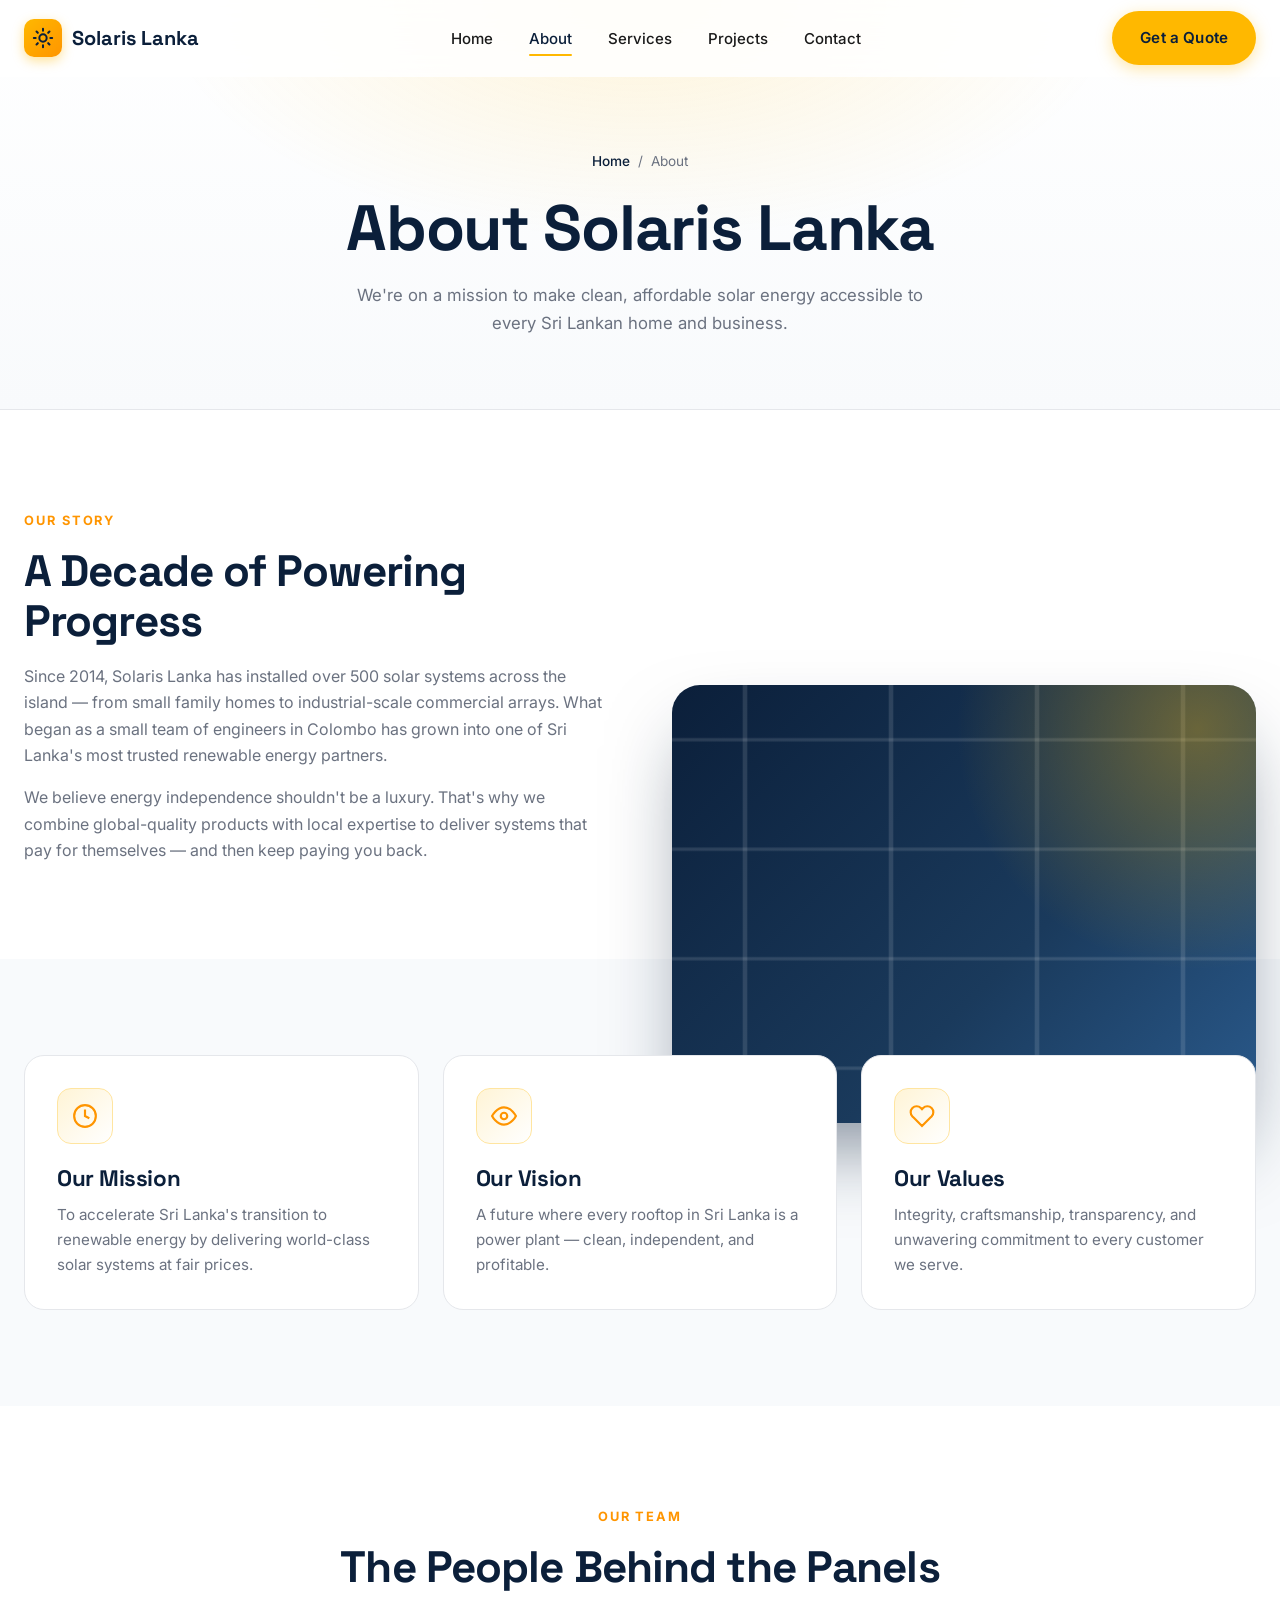
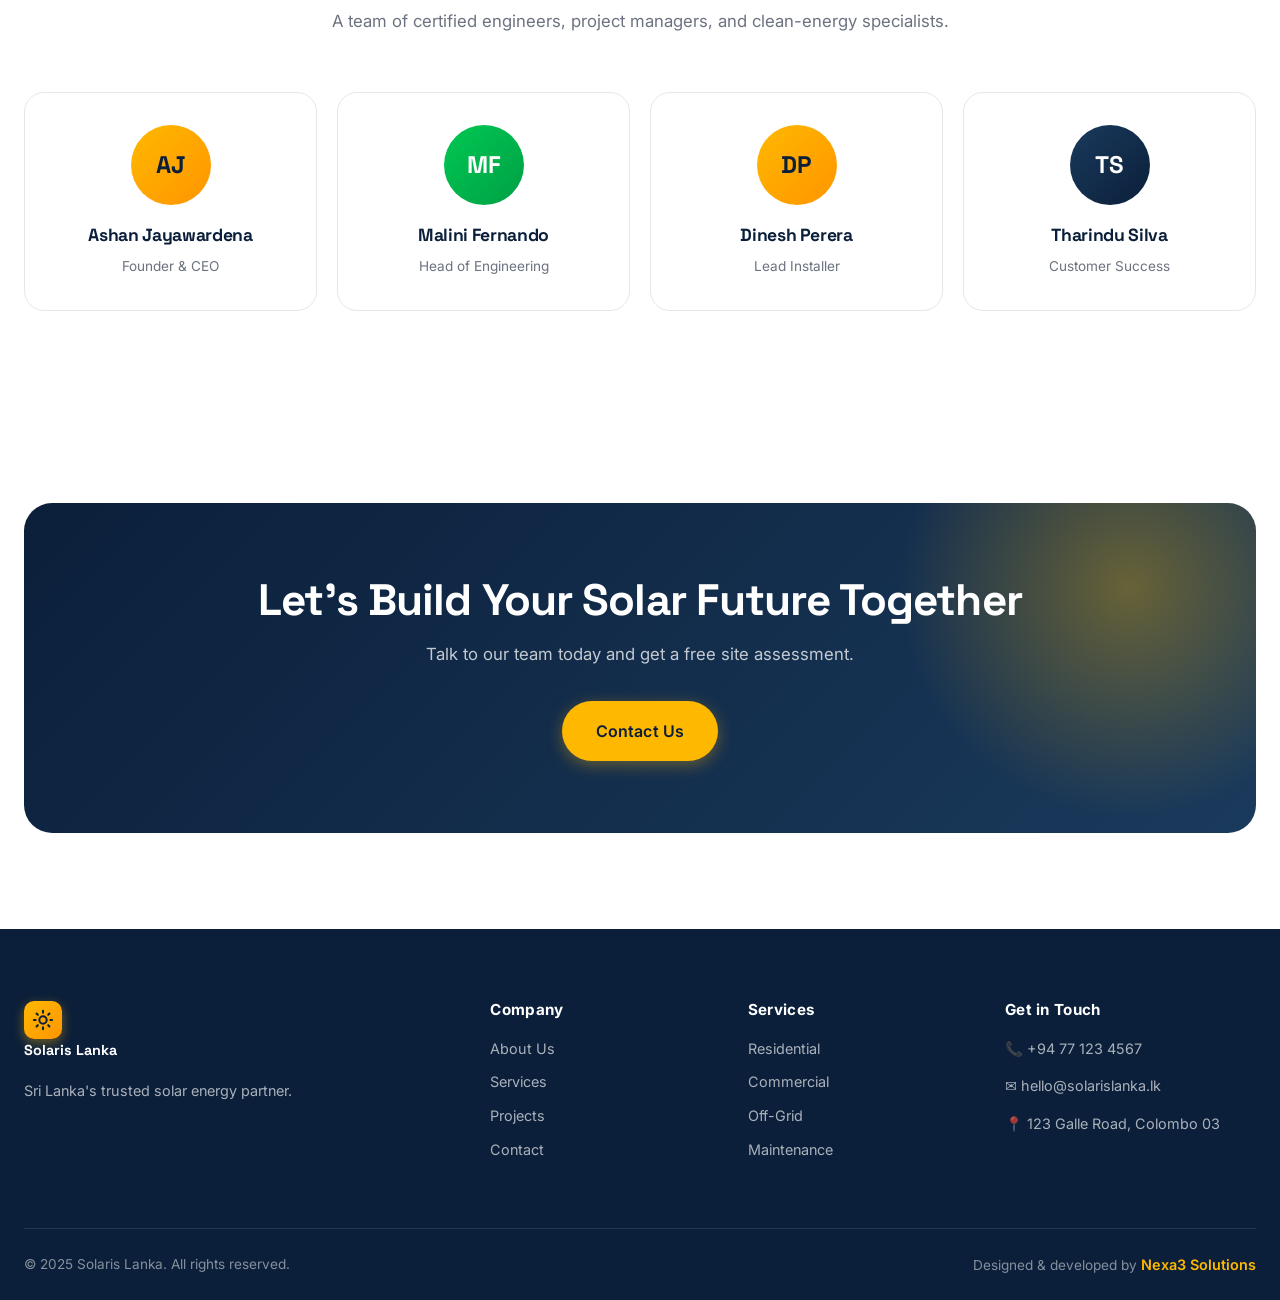
==== about.html @ 25c6c263 "Solar company website - Nexa3 Solutions" ====
<!DOCTYPE html>
<html lang="en">
<head>
  <meta charset="UTF-8" /><meta name="viewport" content="width=device-width, initial-scale=1.0" />
  <title>About — Solaris Lanka</title>
  <link rel="preconnect" href="https://fonts.googleapis.com">
  <link href="https://fonts.googleapis.com/css2?family=Inter:wght@400;500;600;700&family=Space+Grotesk:wght@500;600;700&display=swap" rel="stylesheet">
  <link rel="stylesheet" href="assets/style.css" />
</head>
<body>

<header class="header">
  <div class="container nav">
    <a href="index.html" class="logo"><span class="logo-mark"><svg viewBox="0 0 24 24" fill="none" stroke="currentColor" stroke-width="2.2" stroke-linecap="round"><circle cx="12" cy="12" r="4"/><path d="M12 2v2M12 20v2M4.93 4.93l1.41 1.41M17.66 17.66l1.41 1.41M2 12h2M20 12h2M4.93 19.07l1.41-1.41M17.66 6.34l1.41-1.41"/></svg></span>Solaris Lanka</a>
    <ul class="nav-links">
      <li><a href="index.html">Home</a></li>
      <li><a href="about.html" class="active">About</a></li>
      <li><a href="services.html">Services</a></li>
      <li><a href="projects.html">Projects</a></li>
      <li><a href="contact.html">Contact</a></li>
    </ul>
    <div class="nav-cta"><a href="contact.html" class="btn btn-primary">Get a Quote</a><button class="menu-toggle" aria-label="Menu"><span></span></button></div>
  </div>
</header>

<section class="page-hero">
  <div class="container">
    <div class="breadcrumb"><a href="index.html">Home</a> / <span>About</span></div>
    <h1>About Solaris Lanka</h1>
    <p>We're on a mission to make clean, affordable solar energy accessible to every Sri Lankan home and business.</p>
  </div>
</section>

<section class="section">
  <div class="container feature-split">
    <div class="reveal">
      <div class="eyebrow">Our Story</div>
      <h2>A Decade of Powering Progress</h2>
      <p style="margin:16px 0;">Since 2014, Solaris Lanka has installed over 500 solar systems across the island — from small family homes to industrial-scale commercial arrays. What began as a small team of engineers in Colombo has grown into one of Sri Lanka's most trusted renewable energy partners.</p>
      <p>We believe energy independence shouldn't be a luxury. That's why we combine global-quality products with local expertise to deliver systems that pay for themselves — and then keep paying you back.</p>
    </div>
    <div class="reveal"><div class="solar-panel" style="aspect-ratio:4/3;"></div></div>
  </div>
</section>

<section class="section section-alt">
  <div class="container">
    <div class="grid-3">
      <div class="card reveal">
        <div class="card-icon"><svg viewBox="0 0 24 24" fill="none" stroke="currentColor" stroke-width="2"><circle cx="12" cy="12" r="10"/><path d="M12 6v6l4 2"/></svg></div>
        <h3>Our Mission</h3>
        <p>To accelerate Sri Lanka's transition to renewable energy by delivering world-class solar systems at fair prices.</p>
      </div>
      <div class="card reveal">
        <div class="card-icon"><svg viewBox="0 0 24 24" fill="none" stroke="currentColor" stroke-width="2"><path d="M1 12s4-8 11-8 11 8 11 8-4 8-11 8-11-8-11-8z"/><circle cx="12" cy="12" r="3"/></svg></div>
        <h3>Our Vision</h3>
        <p>A future where every rooftop in Sri Lanka is a power plant — clean, independent, and profitable.</p>
      </div>
      <div class="card reveal">
        <div class="card-icon"><svg viewBox="0 0 24 24" fill="none" stroke="currentColor" stroke-width="2"><path d="M20.84 4.61a5.5 5.5 0 00-7.78 0L12 5.67l-1.06-1.06a5.5 5.5 0 00-7.78 7.78l1.06 1.06L12 21.23l7.78-7.78 1.06-1.06a5.5 5.5 0 000-7.78z"/></svg></div>
        <h3>Our Values</h3>
        <p>Integrity, craftsmanship, transparency, and unwavering commitment to every customer we serve.</p>
      </div>
    </div>
  </div>
</section>

<section class="section">
  <div class="container">
    <div class="section-head reveal"><div class="eyebrow">Our Team</div><h2>The People Behind the Panels</h2><p>A team of certified engineers, project managers, and clean-energy specialists.</p></div>
    <div class="grid-4">
      <div class="card reveal" style="text-align:center;">
        <div class="avatar" style="width:80px;height:80px;font-size:1.5rem;margin:0 auto 20px;">AJ</div>
        <h3 style="font-size:1.1rem;">Ashan Jayawardena</h3>
        <p style="font-size:.85rem;margin-top:4px;">Founder & CEO</p>
      </div>
      <div class="card reveal" style="text-align:center;">
        <div class="avatar" style="width:80px;height:80px;font-size:1.5rem;margin:0 auto 20px;background:linear-gradient(135deg,#00C853,#00A044);color:#fff;">MF</div>
        <h3 style="font-size:1.1rem;">Malini Fernando</h3>
        <p style="font-size:.85rem;margin-top:4px;">Head of Engineering</p>
      </div>
      <div class="card reveal" style="text-align:center;">
        <div class="avatar" style="width:80px;height:80px;font-size:1.5rem;margin:0 auto 20px;">DP</div>
        <h3 style="font-size:1.1rem;">Dinesh Perera</h3>
        <p style="font-size:.85rem;margin-top:4px;">Lead Installer</p>
      </div>
      <div class="card reveal" style="text-align:center;">
        <div class="avatar" style="width:80px;height:80px;font-size:1.5rem;margin:0 auto 20px;background:linear-gradient(135deg,#1A3A5C,#0B1F3A);color:#fff;">TS</div>
        <h3 style="font-size:1.1rem;">Tharindu Silva</h3>
        <p style="font-size:.85rem;margin-top:4px;">Customer Success</p>
      </div>
    </div>
  </div>
</section>

<section class="section">
  <div class="container"><div class="cta-banner reveal">
    <h2>Let's Build Your Solar Future Together</h2>
    <p>Talk to our team today and get a free site assessment.</p>
    <div class="hero-actions"><a href="contact.html" class="btn btn-primary btn-lg">Contact Us</a></div>
  </div></div>
</section>

<footer class="footer">
  <div class="container">
    <div class="footer-grid">
      <div><a href="index.html" class="logo"><span class="logo-mark"><svg viewBox="0 0 24 24" fill="none" stroke="currentColor" stroke-width="2.2" stroke-linecap="round"><circle cx="12" cy="12" r="4"/><path d="M12 2v2M12 20v2M4.93 4.93l1.41 1.41M17.66 17.66l1.41 1.41M2 12h2M20 12h2M4.93 19.07l1.41-1.41M17.66 6.34l1.41-1.41"/></svg></span>Solaris Lanka</a><p class="footer-about">Sri Lanka's trusted solar energy partner.</p></div>
      <div><h4>Company</h4><a href="about.html">About Us</a><a href="services.html">Services</a><a href="projects.html">Projects</a><a href="contact.html">Contact</a></div>
      <div><h4>Services</h4><a href="services.html">Residential</a><a href="services.html">Commercial</a><a href="services.html">Off-Grid</a><a href="services.html">Maintenance</a></div>
      <div><h4>Get in Touch</h4><ul class="footer-contact"><li>📞 +94 77 123 4567</li><li>✉️ hello@solarislanka.lk</li><li>📍 123 Galle Road, Colombo 03</li></ul></div>
    </div>
    <div class="footer-bottom"><div>© 2025 Solaris Lanka. All rights reserved.</div><div>Designed & developed by <a href="#">Nexa3 Solutions</a></div></div>
  </div>
</footer>
<script src="assets/script.js"></script>
</body>
</html>
---- assets/style.css ----
/* ========== RESET & TOKENS ========== */
*, *::before, *::after { box-sizing: border-box; margin: 0; padding: 0; }

:root{
  --primary:#0B1F3A; --primary-light:#1A3A5C; --primary-soft:#E6ECF5;
  --accent:#FFB800; --accent-hover:#FF9500; --accent-soft:#FFF4D6;
  --secondary:#00C853;
  --text:#1A1A1A; --text-muted:#6B7280;
  --bg:#FFFFFF; --bg-alt:#F8FAFC; --border:#E5E7EB;
  --shadow-sm:0 1px 2px rgba(0,0,0,.05);
  --shadow-md:0 4px 12px -2px rgba(11,31,58,.08);
  --shadow-lg:0 20px 40px -8px rgba(11,31,58,.15);
  --r-sm:8px; --r:14px; --r-lg:20px; --r-xl:28px;
  --max:1280px;
  --font-d:'Space Grotesk',system-ui,sans-serif;
  --font-b:'Inter',system-ui,sans-serif;
}

html{scroll-behavior:smooth;}
body{
  font-family:var(--font-b); color:var(--text); background:var(--bg);
  line-height:1.65; font-size:16px; -webkit-font-smoothing:antialiased;
  overflow-x:hidden;
}
img{max-width:100%; display:block;}
a{color:inherit; text-decoration:none;}
button{font-family:inherit; cursor:pointer; border:none; background:none;}

h1,h2,h3,h4{font-family:var(--font-d); line-height:1.15; font-weight:700; letter-spacing:-.02em; color:var(--primary);}
h1{font-size:clamp(2.25rem,5vw,4rem);}
h2{font-size:clamp(1.75rem,3.5vw,2.75rem);}
h3{font-size:clamp(1.15rem,2vw,1.4rem);}
p{color:var(--text-muted);}

.container{width:100%; max-width:var(--max); margin:0 auto; padding:0 24px;}
.section{padding:96px 0;}
.section-sm{padding:64px 0;}
.section-alt{background:var(--bg-alt);}

/* ========== BUTTONS ========== */
.btn{
  display:inline-flex; align-items:center; gap:8px;
  padding:14px 28px; border-radius:100px;
  font-weight:600; font-size:.95rem; letter-spacing:.01em;
  transition:all .25s ease; white-space:nowrap;
  font-family:var(--font-b);
}
.btn-primary{background:var(--accent); color:var(--primary); box-shadow:0 4px 16px rgba(255,184,0,.35);}
.btn-primary:hover{background:var(--accent-hover); transform:translateY(-2px); box-shadow:0 8px 24px rgba(255,149,0,.4);}
.btn-dark{background:var(--primary); color:#fff;}
.btn-dark:hover{background:var(--primary-light); transform:translateY(-2px);}
.btn-outline{background:transparent; color:var(--primary); border:1.5px solid var(--border);}
.btn-outline:hover{border-color:var(--primary); background:var(--primary-soft);}
.btn-ghost{color:#fff; border:1.5px solid rgba(255,255,255,.25);}
.btn-ghost:hover{background:rgba(255,255,255,.1); border-color:#fff;}
.btn-lg{padding:17px 34px; font-size:1rem;}
.btn-block{width:100%; justify-content:center;}

:focus-visible{outline:3px solid var(--accent); outline-offset:3px; border-radius:4px;}

/* ========== HEADER ========== */
.header{
  position:fixed; top:0; left:0; right:0; z-index:100;
  background:rgba(255,255,255,.85); backdrop-filter:blur(16px);
  border-bottom:1px solid transparent; transition:all .3s ease;
}
.header.scrolled{background:rgba(255,255,255,.95); border-bottom-color:var(--border); box-shadow:var(--shadow-sm);}
.nav{display:flex; align-items:center; justify-content:space-between; height:76px;}
.logo{display:flex; align-items:center; gap:10px; font-family:var(--font-d); font-weight:700; font-size:1.25rem; color:var(--primary);}
.logo-mark{
  width:38px; height:38px; border-radius:10px; display:grid; place-items:center;
  background:linear-gradient(135deg,var(--accent),var(--accent-hover));
  box-shadow:0 4px 12px rgba(255,184,0,.4);
}
.logo-mark svg{width:22px; height:22px; color:var(--primary);}
.nav-links{display:flex; align-items:center; gap:36px; list-style:none;}
.nav-links a{font-size:.94rem; font-weight:500; color:var(--text); transition:color .2s; position:relative; padding:6px 0;}
.nav-links a:hover, .nav-links a.active{color:var(--primary);}
.nav-links a.active::after{content:''; position:absolute; left:0; right:0; bottom:-2px; height:2px; background:var(--accent); border-radius:2px;}
.nav-cta{display:flex; align-items:center; gap:12px;}
.menu-toggle{display:none; width:44px; height:44px; border-radius:10px; background:var(--bg-alt); place-items:center;}
.menu-toggle span{display:block; width:20px; height:2px; background:var(--primary); position:relative; transition:.3s;}
.menu-toggle span::before, .menu-toggle span::after{content:''; position:absolute; left:0; width:20px; height:2px; background:var(--primary); transition:.3s;}
.menu-toggle span::before{top:-6px;} .menu-toggle span::after{top:6px;}
.menu-toggle.open span{background:transparent;}
.menu-toggle.open span::before{top:0; transform:rotate(45deg);}
.menu-toggle.open span::after{top:0; transform:rotate(-45deg);}

@media (max-width:1024px){
  .nav-links{
    position:fixed; top:76px; left:0; right:0;
    flex-direction:column; align-items:stretch; gap:0;
    background:#fff; padding:16px 24px 24px; border-bottom:1px solid var(--border);
    box-shadow:var(--shadow-md); transform:translateY(-150%); transition:transform .35s ease;
  }
  .nav-links.open{transform:translateY(0);}
  .nav-links a{padding:14px 0; border-bottom:1px solid var(--border); font-size:1rem;}
  .nav-links a.active::after{display:none;}
  .menu-toggle{display:grid;}
  .nav-cta .btn-dark{display:none;}
}

/* ========== HERO ========== */
.hero{
  position:relative; padding:160px 0 96px; overflow:hidden;
  background:radial-gradient(1200px 600px at 80% -10%, rgba(255,184,0,.18), transparent 60%),
             radial-gradient(900px 500px at 0% 100%, rgba(0,200,83,.06), transparent 60%),
             linear-gradient(180deg, #FFFFFF 0%, #F8FAFC 100%);
}
.hero-grid{display:grid; grid-template-columns:1.1fr .9fr; gap:64px; align-items:center;}
.hero-badge{
  display:inline-flex; align-items:center; gap:8px; padding:8px 16px;
  background:#fff; border:1px solid var(--border); border-radius:100px;
  font-size:.82rem; font-weight:600; color:var(--primary); box-shadow:var(--shadow-sm);
  margin-bottom:24px;
}
.hero-badge .dot{width:8px; height:8px; border-radius:50%; background:var(--secondary); box-shadow:0 0 0 4px rgba(0,200,83,.2);}
.hero h1{margin-bottom:22px;}
.hero h1 .highlight{
  background:linear-gradient(120deg,var(--accent) 0%,var(--accent-hover) 100%);
  -webkit-background-clip:text; background-clip:text; color:transparent;
}
.hero p.lead{font-size:1.15rem; max-width:540px; margin-bottom:36px;}
.hero-actions{display:flex; gap:14px; flex-wrap:wrap;}
.hero-visual{position:relative; aspect-ratio:1/1; max-width:520px; justify-self:end; width:100%;}
.solar-panel{
  position:absolute; inset:0; border-radius:var(--r-xl); overflow:hidden;
  background:linear-gradient(135deg,#0B1F3A 0%,#1A3A5C 60%,#2A5A8C 100%);
  box-shadow:0 40px 80px -20px rgba(11,31,58,.5);
}
.solar-panel::before{
  content:''; position:absolute; inset:0;
  background:
    linear-gradient(90deg, transparent 48%, rgba(255,255,255,.12) 49%, rgba(255,255,255,.12) 51%, transparent 52%),
    linear-gradient(0deg, transparent 48%, rgba(255,255,255,.12) 49%, rgba(255,255,255,.12) 51%, transparent 52%);
  background-size:25% 25%;
}
.solar-panel::after{
  content:''; position:absolute; top:-50%; right:-50%; width:120%; height:120%;
  background:radial-gradient(circle, rgba(255,184,0,.35) 0%, transparent 55%);
  animation:pulse 4s ease-in-out infinite;
}
@keyframes pulse{0%,100%{opacity:.6; transform:scale(1);} 50%{opacity:1; transform:scale(1.08);}}
.hero-float{
  position:absolute; background:#fff; border-radius:var(--r); padding:16px 20px;
  box-shadow:var(--shadow-lg); display:flex; align-items:center; gap:12px;
  font-size:.9rem; font-weight:600; color:var(--primary);
  animation:float 6s ease-in-out infinite;
}
.hero-float .icon{
  width:40px; height:40px; border-radius:10px; display:grid; place-items:center;
  background:var(--accent-soft); color:var(--accent-hover);
}
.hero-float-1{top:12%; left:-8%; animation-delay:0s;}
.hero-float-2{bottom:18%; right:-6%; animation-delay:1.5s;}
.hero-float-3{bottom:-4%; left:12%; animation-delay:3s;}
@keyframes float{0%,100%{transform:translateY(0);} 50%{transform:translateY(-12px);}}

@media (max-width:1024px){
  .hero{padding:130px 0 72px;}
  .hero-grid{grid-template-columns:1fr; gap:56px;}
  .hero-visual{max-width:440px; justify-self:center;}
  .hero-float-1{left:2%;} .hero-float-2{right:2%;}
}
@media (max-width:480px){
  .hero-float{padding:12px 14px; font-size:.8rem;}
  .hero-float .icon{width:32px; height:32px;}
  .hero-float-3{display:none;}
}

/* ========== STATS STRIP ========== */
.stats-strip{
  display:grid; grid-template-columns:repeat(4,1fr); gap:24px;
  padding:36px; background:#fff; border-radius:var(--r-lg);
  box-shadow:var(--shadow-lg); margin-top:-48px; position:relative; z-index:2;
  border:1px solid var(--border);
}
.stat{text-align:center; padding:8px; border-right:1px solid var(--border);}
.stat:last-child{border-right:none;}
.stat-num{
  font-family:var(--font-d); font-size:2.4rem; font-weight:700; color:var(--primary);
  line-height:1; margin-bottom:6px;
}
.stat-num span{color:var(--accent);}
.stat-label{font-size:.85rem; color:var(--text-muted); font-weight:500;}
@media (max-width:768px){
  .stats-strip{grid-template-columns:repeat(2,1fr); gap:16px; padding:24px;}
  .stat{border-right:none;}
  .stat-num{font-size:1.9rem;}
}

/* ========== SECTION HEAD ========== */
.section-head{max-width:640px; margin:0 auto 56px; text-align:center;}
.section-head.left{margin-left:0; text-align:left;}
.eyebrow{
  display:inline-block; font-size:.8rem; font-weight:700; letter-spacing:.15em;
  text-transform:uppercase; color:var(--accent-hover); margin-bottom:14px;
}
.section-head h2{margin-bottom:16px;}
.section-head p{font-size:1.05rem;}

/* ========== SERVICE CARDS ========== */
.grid-3{display:grid; grid-template-columns:repeat(3,1fr); gap:24px;}
.grid-2{display:grid; grid-template-columns:repeat(2,1fr); gap:24px;}
.grid-4{display:grid; grid-template-columns:repeat(4,1fr); gap:20px;}
@media (max-width:1024px){.grid-3,.grid-4{grid-template-columns:repeat(2,1fr);}}
@media (max-width:640px){.grid-3,.grid-4,.grid-2{grid-template-columns:1fr;}}

.card{
  background:#fff; border:1px solid var(--border); border-radius:var(--r-lg);
  padding:32px; transition:all .3s ease; position:relative; overflow:hidden;
}
.card:hover{transform:translateY(-6px); box-shadow:var(--shadow-lg); border-color:transparent;}
.card-icon{
  width:56px; height:56px; border-radius:14px; display:grid; place-items:center;
  background:linear-gradient(135deg,var(--accent-soft),#FFF); color:var(--accent-hover);
  margin-bottom:22px; border:1px solid #FFE5A0;
}
.card-icon svg{width:26px; height:26px;}
.card h3{margin-bottom:10px;}
.card p{font-size:.95rem;}
.card-link{
  display:inline-flex; align-items:center; gap:6px; margin-top:20px;
  font-weight:600; font-size:.9rem; color:var(--primary); transition:gap .2s;
}
.card:hover .card-link{gap:12px; color:var(--accent-hover);}

/* ========== WHY US / FEATURE LIST ========== */
.feature-split{display:grid; grid-template-columns:1fr 1fr; gap:64px; align-items:center;}
@media (max-width:900px){.feature-split{grid-template-columns:1fr; gap:40px;}}
.feature-list{display:flex; flex-direction:column; gap:22px; margin-top:32px;}
.feature-item{display:flex; gap:16px; align-items:flex-start;}
.feature-check{
  flex-shrink:0; width:32px; height:32px; border-radius:50%;
  display:grid; place-items:center; background:rgba(0,200,83,.12); color:var(--secondary);
  margin-top:2px;
}
.feature-check svg{width:16px; height:16px;}
.feature-item h4{font-family:var(--font-b); font-size:1rem; font-weight:700; margin-bottom:4px; color:var(--primary);}
.feature-item p{font-size:.92rem;}

/* ========== PROCESS ========== */
.process-grid{display:grid; grid-template-columns:repeat(4,1fr); gap:20px;}
@media (max-width:900px){.process-grid{grid-template-columns:repeat(2,1fr);}}
@media (max-width:520px){.process-grid{grid-template-columns:1fr;}}
.process-step{
  background:#fff; border:1px solid var(--border); border-radius:var(--r-lg);
  padding:28px 24px; position:relative;
}
.step-num{
  font-family:var(--font-d); font-size:2.6rem; font-weight:700;
  color:var(--accent); line-height:1; margin-bottom:12px;
  -webkit-text-stroke:1px var(--accent); opacity:.9;
}
.process-step h3{font-size:1.1rem; margin-bottom:8px;}
.process-step p{font-size:.9rem;}

/* ========== PROJECTS ========== */
.project-card{
  border-radius:var(--r-lg); overflow:hidden; position:relative;
  background:var(--primary); aspect-ratio:4/3; cursor:pointer;
  transition:transform .3s ease;
}
.project-card:hover{transform:translateY(-6px);}
.project-img{
  position:absolute; inset:0;
  background:linear-gradient(135deg,#1A3A5C 0%, #0B1F3A 100%);
  display:grid; place-items:center; transition:transform .5s ease;
}
.project-card:hover .project-img{transform:scale(1.06);}
.project-img::after{
  content:''; position:absolute; inset:0;
  background:radial-gradient(circle at 30% 30%, rgba(255,184,0,.35), transparent 60%);
}
.project-img svg{width:80px; height:80px; color:rgba(255,255,255,.15); z-index:1; position:relative;}
.project-overlay{
  position:absolute; inset:0; z-index:2;
  background:linear-gradient(180deg,transparent 40%, rgba(11,31,58,.9) 100%);
  padding:24px; display:flex; flex-direction:column; justify-content:flex-end;
  color:#fff;
}
.project-tag{
  display:inline-block; padding:5px 12px; background:var(--accent); color:var(--primary);
  font-size:.72rem; font-weight:700; border-radius:100px; text-transform:uppercase;
  letter-spacing:.08em; margin-bottom:12px; align-self:flex-start;
}
.project-overlay h3{color:#fff; font-size:1.15rem; margin-bottom:4px;}
.project-overlay p{color:rgba(255,255,255,.7); font-size:.85rem;}

/* ========== TESTIMONIALS ========== */
.testi-grid{display:grid; grid-template-columns:repeat(3,1fr); gap:24px;}
@media (max-width:900px){.testi-grid{grid-template-columns:1fr;}}
.testi{
  background:#fff; border:1px solid var(--border); border-radius:var(--r-lg);
  padding:32px;
}
.stars{display:flex; gap:3px; color:var(--accent); margin-bottom:16px;}
.stars svg{width:18px; height:18px;}
.testi p{color:var(--primary); font-size:1rem; margin-bottom:24px; font-weight:500;}
.testi-author{display:flex; align-items:center; gap:12px;}
.avatar{
  width:44px; height:44px; border-radius:50%;
  background:linear-gradient(135deg,var(--accent),var(--accent-hover));
  display:grid; place-items:center; color:var(--primary); font-weight:700; font-family:var(--font-d);
  flex-shrink:0;
}
.testi-author strong{display:block; color:var(--primary); font-size:.92rem;}
.testi-author span{font-size:.8rem; color:var(--text-muted);}

/* ========== CTA BANNER ========== */
.cta-banner{
  background:linear-gradient(135deg,var(--primary) 0%, var(--primary-light) 100%);
  border-radius:var(--r-xl); padding:72px 56px; text-align:center;
  position:relative; overflow:hidden;
}
.cta-banner::before{
  content:''; position:absolute; top:-50%; right:-10%; width:500px; height:500px;
  background:radial-gradient(circle, rgba(255,184,0,.35), transparent 65%);
  border-radius:50%;
}
.cta-banner > *{position:relative; z-index:1;}
.cta-banner h2{color:#fff; margin-bottom:16px;}
.cta-banner p{color:rgba(255,255,255,.75); max-width:560px; margin:0 auto 32px; font-size:1.05rem;}
.cta-banner .hero-actions{justify-content:center;}

@media (max-width:640px){.cta-banner{padding:48px 24px;}}

/* ========== FOOTER ========== */
.footer{background:var(--primary); color:#fff; padding:72px 0 0;}
.footer-grid{display:grid; grid-template-columns:2fr 1fr 1fr 1.2fr; gap:48px; padding-bottom:56px;}
@media (max-width:900px){.footer-grid{grid-template-columns:1fr 1fr; gap:40px;}}
@media (max-width:520px){.footer-grid{grid-template-columns:1fr;}}
.footer h4{color:#fff; font-family:var(--font-b); font-size:.95rem; font-weight:700; margin-bottom:18px; letter-spacing:.02em;}
.footer p, .footer a{color:rgba(255,255,255,.65); font-size:.9rem;}
.footer a{display:block; margin-bottom:10px; transition:color .2s;}
.footer a:hover{color:var(--accent);}
.footer .logo{color:#fff;}
.footer .logo-mark{background:linear-gradient(135deg,var(--accent),var(--accent-hover));}
.footer .logo-mark svg{color:var(--primary);}
.footer-about{max-width:320px; margin-top:16px;}
.footer-contact li{display:flex; align-items:flex-start; gap:10px; margin-bottom:14px; color:rgba(255,255,255,.65); font-size:.9rem; list-style:none;}
.footer-contact svg{width:18px; height:18px; color:var(--accent); flex-shrink:0; margin-top:2px;}
.footer-bottom{
  border-top:1px solid rgba(255,255,255,.1); padding:24px 0;
  display:flex; justify-content:space-between; align-items:center; flex-wrap:wrap; gap:12px;
  font-size:.85rem; color:rgba(255,255,255,.5);
}
.footer-bottom a{display:inline; color:var(--accent); font-weight:600; margin:0;}
.footer-bottom a:hover{color:var(--accent-hover);}

/* ========== PAGE HERO (inner pages) ========== */
.page-hero{
  padding:150px 0 72px; text-align:center;
  background:radial-gradient(800px 400px at 50% 0%, rgba(255,184,0,.15), transparent 60%),
             linear-gradient(180deg,#fff 0%,#F8FAFC 100%);
  border-bottom:1px solid var(--border);
}
.page-hero h1{margin-bottom:16px;}
.page-hero p{max-width:600px; margin:0 auto; font-size:1.05rem;}
.breadcrumb{display:flex; gap:8px; justify-content:center; font-size:.85rem; color:var(--text-muted); margin-bottom:20px;}
.breadcrumb a{color:var(--primary); font-weight:500;}
.breadcrumb a:hover{color:var(--accent-hover);}

/* ========== FORMS ========== */
.form-grid{display:grid; grid-template-columns:1fr 1fr; gap:20px;}
@media (max-width:640px){.form-grid{grid-template-columns:1fr;}}
.form-field{display:flex; flex-direction:column; gap:8px;}
.form-field.full{grid-column:1/-1;}
.form-field label{font-size:.88rem; font-weight:600; color:var(--primary);}
.form-field input, .form-field textarea, .form-field select{
  padding:14px 16px; border:1.5px solid var(--border); border-radius:12px;
  font-family:var(--font-b); font-size:.95rem; color:var(--text);
  background:#fff; transition:border-color .2s, box-shadow .2s; outline:none;
}
.form-field input:focus, .form-field textarea:focus, .form-field select:focus{
  border-color:var(--accent); box-shadow:0 0 0 4px rgba(255,184,0,.15);
}
.form-field textarea{resize:vertical; min-height:130px;}
.form-field.error input, .form-field.error textarea, .form-field.error select{border-color:#EF4444; box-shadow:0 0 0 4px rgba(239,68,68,.1);}
.error-msg{color:#EF4444; font-size:.8rem; display:none;}
.form-field.error .error-msg{display:block;}

/* ========== CONTACT INFO CARDS ========== */
.info-card{
  display:flex; gap:16px; padding:24px; background:#fff; border:1px solid var(--border);
  border-radius:var(--r); transition:all .25s;
}
.info-card:hover{border-color:var(--accent); box-shadow:var(--shadow-md);}
.info-card .icon{
  width:48px; height:48px; border-radius:12px; flex-shrink:0;
  background:var(--accent-soft); color:var(--accent-hover); display:grid; place-items:center;
}
.info-card h4{font-family:var(--font-b); font-size:.85rem; text-transform:uppercase; letter-spacing:.08em; color:var(--text-muted); margin-bottom:4px;}
.info-card p, .info-card a{color:var(--primary); font-weight:600; font-size:1rem; display:block;}

/* ========== REVEAL ANIMATION ========== */
.reveal{opacity:0; transform:translateY(30px); transition:opacity .7s ease, transform .7s ease;}
.reveal.in{opacity:1; transform:translateY(0);}

/* ========== FILTER TABS ========== */
.filter-tabs{display:flex; gap:10px; flex-wrap:wrap; justify-content:center; margin-bottom:48px;}
.filter-tab{
  padding:10px 20px; border-radius:100px; border:1.5px solid var(--border);
  background:#fff; font-size:.88rem; font-weight:600; color:var(--text-muted);
  transition:all .2s;
}
.filter-tab:hover{border-color:var(--primary); color:var(--primary);}
.filter-tab.active{background:var(--primary); border-color:var(--primary); color:#fff;}

/* ========== UTIL ========== */
.text-center{text-align:center;}
.mt-32{margin-top:32px;}
.mb-24{margin-bottom:24px;}
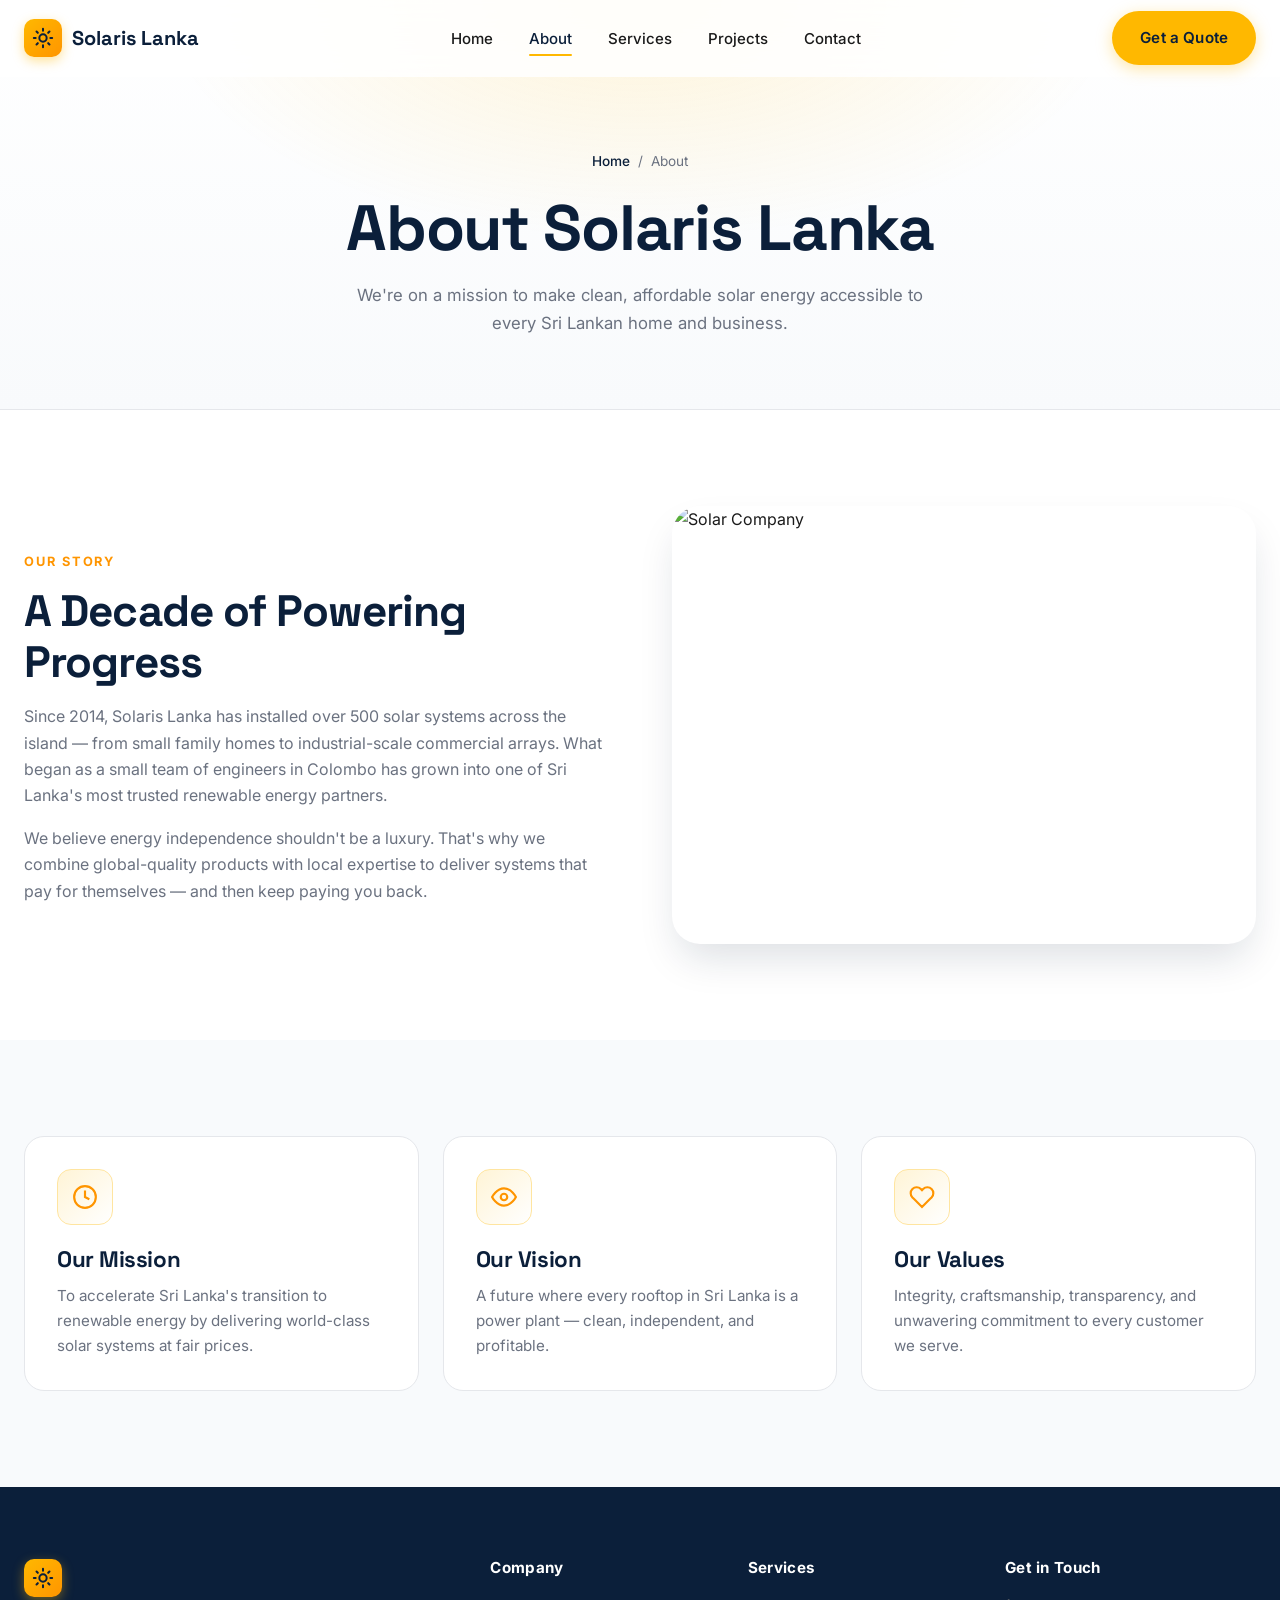
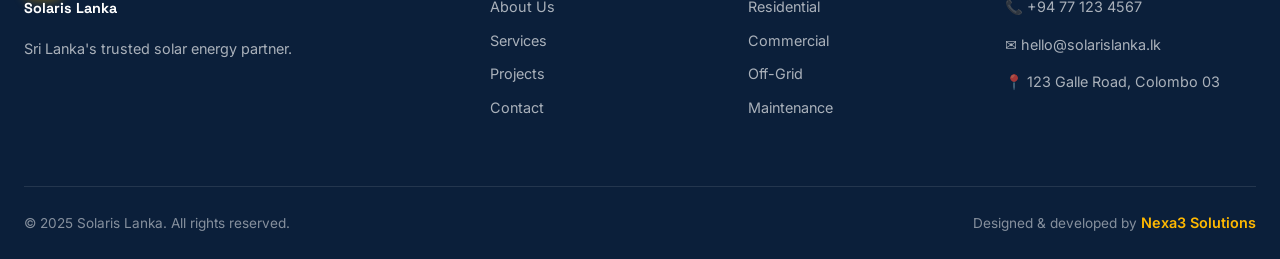
==== commit 76f62317: "Added images to website" ====
--- a/about.html
+++ b/about.html
@@ -39,7 +39,12 @@
       <p style="margin:16px 0;">Since 2014, Solaris Lanka has installed over 500 solar systems across the island — from small family homes to industrial-scale commercial arrays. What began as a small team of engineers in Colombo has grown into one of Sri Lanka's most trusted renewable energy partners.</p>
       <p>We believe energy independence shouldn't be a luxury. That's why we combine global-quality products with local expertise to deliver systems that pay for themselves — and then keep paying you back.</p>
     </div>
-    <div class="reveal"><div class="solar-panel" style="aspect-ratio:4/3;"></div></div>
+    <div class="reveal">
+      <!-- පින්තූරය මෙතන -->
+      <img src="https://images.unsplash.com/photo-1592833159155-c62df1b65634?q=80&w=800&auto=format&fit=crop" 
+           alt="Solar Company" 
+           style="width:100%; height:100%; object-fit:cover; border-radius:28px; box-shadow:0 20px 40px -8px rgba(11,31,58,.15); aspect-ratio:4/3;">
+    </div>
   </div>
 </section>
 
@@ -65,42 +70,6 @@
   </div>
 </section>
 
-<section class="section">
-  <div class="container">
-    <div class="section-head reveal"><div class="eyebrow">Our Team</div><h2>The People Behind the Panels</h2><p>A team of certified engineers, project managers, and clean-energy specialists.</p></div>
-    <div class="grid-4">
-      <div class="card reveal" style="text-align:center;">
-        <div class="avatar" style="width:80px;height:80px;font-size:1.5rem;margin:0 auto 20px;">AJ</div>
-        <h3 style="font-size:1.1rem;">Ashan Jayawardena</h3>
-        <p style="font-size:.85rem;margin-top:4px;">Founder & CEO</p>
-      </div>
-      <div class="card reveal" style="text-align:center;">
-        <div class="avatar" style="width:80px;height:80px;font-size:1.5rem;margin:0 auto 20px;background:linear-gradient(135deg,#00C853,#00A044);color:#fff;">MF</div>
-        <h3 style="font-size:1.1rem;">Malini Fernando</h3>
-        <p style="font-size:.85rem;margin-top:4px;">Head of Engineering</p>
-      </div>
-      <div class="card reveal" style="text-align:center;">
-        <div class="avatar" style="width:80px;height:80px;font-size:1.5rem;margin:0 auto 20px;">DP</div>
-        <h3 style="font-size:1.1rem;">Dinesh Perera</h3>
-        <p style="font-size:.85rem;margin-top:4px;">Lead Installer</p>
-      </div>
-      <div class="card reveal" style="text-align:center;">
-        <div class="avatar" style="width:80px;height:80px;font-size:1.5rem;margin:0 auto 20px;background:linear-gradient(135deg,#1A3A5C,#0B1F3A);color:#fff;">TS</div>
-        <h3 style="font-size:1.1rem;">Tharindu Silva</h3>
-        <p style="font-size:.85rem;margin-top:4px;">Customer Success</p>
-      </div>
-    </div>
-  </div>
-</section>
-
-<section class="section">
-  <div class="container"><div class="cta-banner reveal">
-    <h2>Let's Build Your Solar Future Together</h2>
-    <p>Talk to our team today and get a free site assessment.</p>
-    <div class="hero-actions"><a href="contact.html" class="btn btn-primary btn-lg">Contact Us</a></div>
-  </div></div>
-</section>
-
 <footer class="footer">
   <div class="container">
     <div class="footer-grid">
